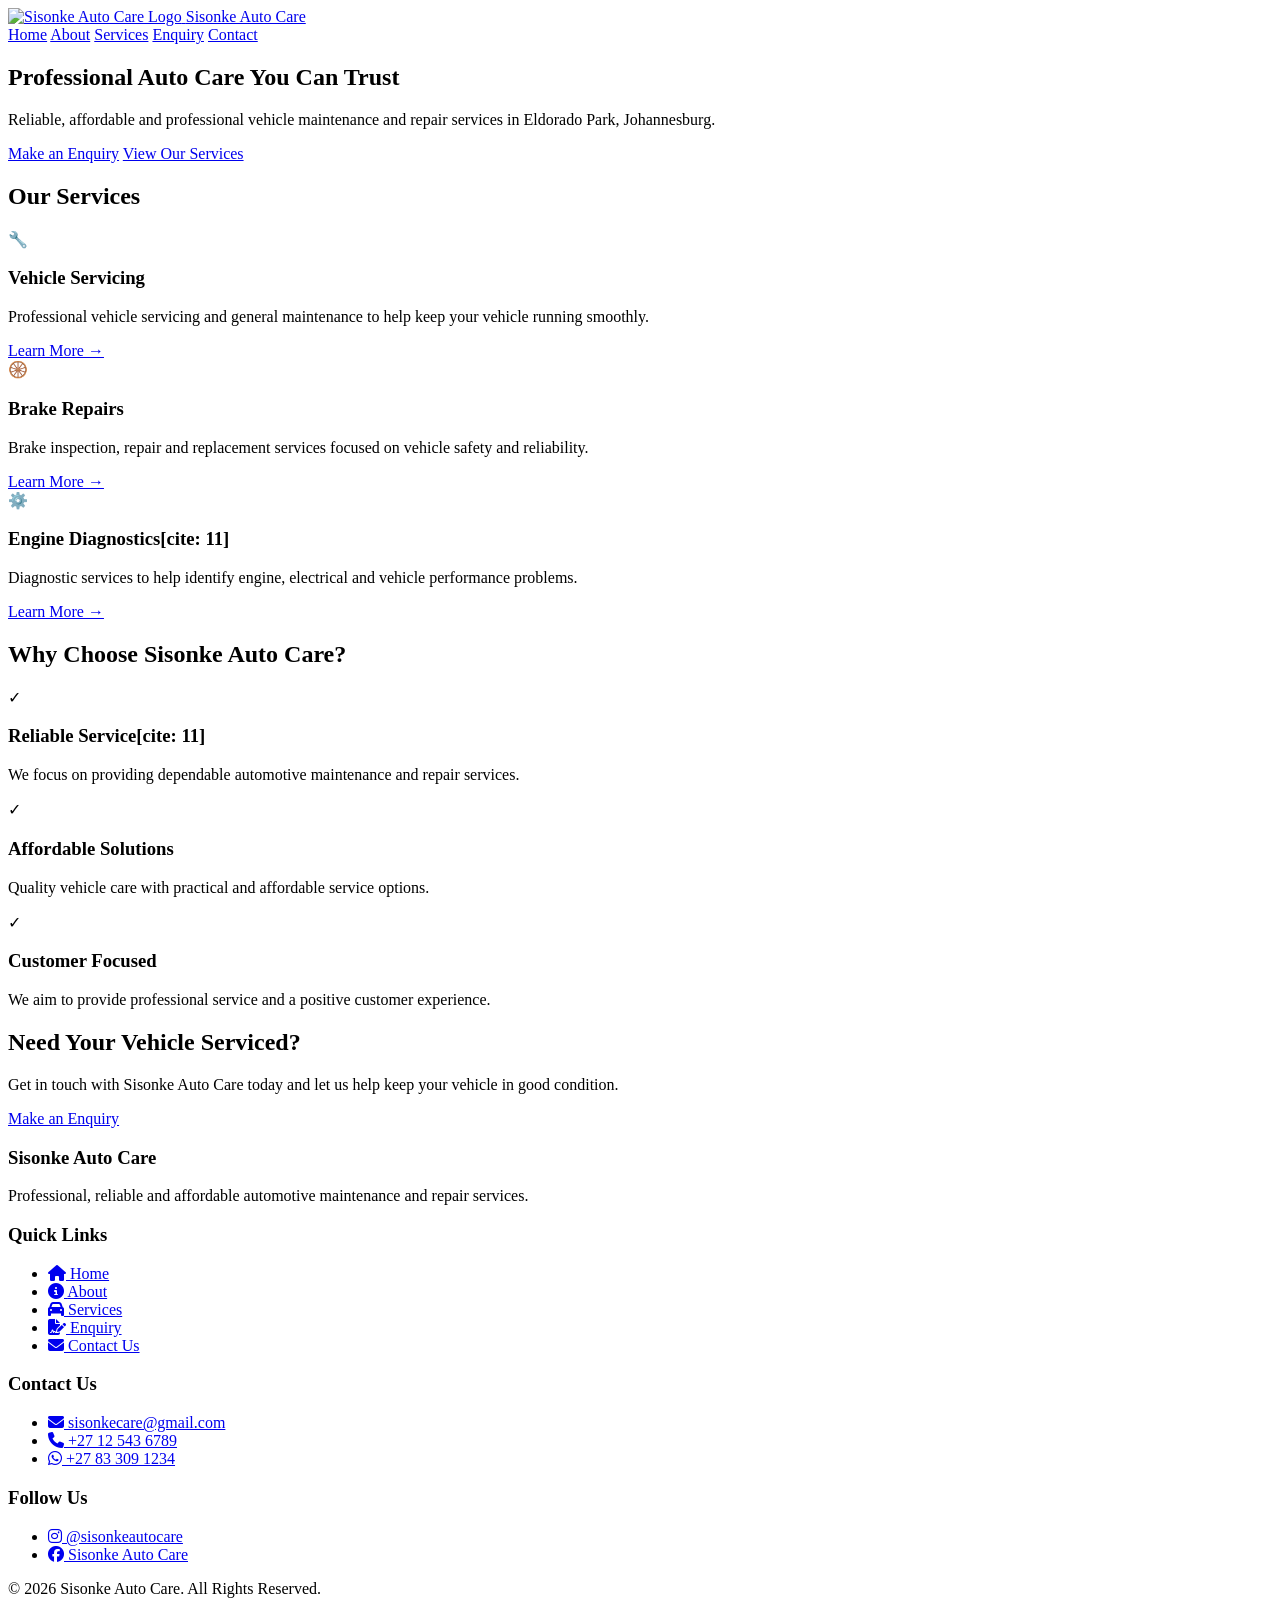
==== index.html @ 8a3a4610 "Add core HTML pages and index structure" ====
<!DOCTYPE html>
<html lang="en">
<head>
    <meta charset="UTF-8">
    <meta name="viewport" content="width=device-width, initial-scale=1.0">
    <title>HOME</title>
    <link rel="stylesheet" href="CSS/style.css"> 
    <link rel="stylesheet" href="https://cdnjs.cloudflare.com/ajax/libs/font-awesome/6.5.2/css/all.min.css">

    <!-- JavaScript -->
    <script src="javascript/main.js" defer></script>
    <script src="javascript/lightbox.js" defer></script>
    <script src="javascript/search.js" defer></script>
    <script src="javascript/validation.js" defer></script>

</head>
<body>
  
    <header class="site-header">
    <div class="container header-inner">
          <a href="index.html" class="brand">
            <img src="IMAGES/ChatGPT Image Sep 7, 2026, 10_57_08 AM.png" alt="Sisonke Auto Care Logo">
        </a>
          <a class="brand" href="index.html">Sisonke Auto Care</a>

        <nav class="site-nav" aria-label="Main navigation">
            <a href="index.html">Home</a>
            <a href="PAGES/about.html">About</a>
            <a href="PAGES/services.html">Services</a>
            <a href="PAGES/enquiry.html">Enquiry</a>
            <a href="PAGES/contactus.html">Contact</a>
        </nav>
    </div>
</header>

<main>
    <!-- Hero Section -->
    <section class="hero">
        <div class="hero-content">
            <h1>Professional Auto Care You Can Trust</h1>

            <p>
                Reliable, affordable and professional vehicle maintenance
                and repair services in Eldorado Park, Johannesburg.
            </p>

            <div class="hero-buttons">
                <a href="PAGES/enquiry.html" class="button">Make an Enquiry</a>
                <a href="PAGES/services.html" class="button secondary-button">
                    View Our Services
                </a>
            </div>
        </div>
    </section>

    <!-- Services Section -->
    <section class="services-preview">
        <div class="container">
            <h2>Our Services</h2>

            <div class="cards">
                <div class="card">
                    <div class="card-icon">🔧</div>
                    <h3>Vehicle Servicing</h3>
                    <p>
                        Professional vehicle servicing and general maintenance
                        to help keep your vehicle running smoothly.
                    </p>
                    <a href="PAGES/services.html">Learn More →</a>
                </div>

                <div class="card">
                    <div class="card-icon">🛞</div>
                    <h3>Brake Repairs</h3>
                    <p>
                        Brake inspection, repair and replacement services
                        focused on vehicle safety and reliability.
                    </p>
                    <a href="PAGES/services.html">Learn More →</a>
                </div>

                <div class="card">
                    <div class="card-icon">⚙️</div>
                    <h3>Engine Diagnostics[cite: 11]</h3>
                    <p>
                        Diagnostic services to help identify engine, electrical
                        and vehicle performance problems.
                    </p>
                    <a href="PAGES/services.html">Learn More →</a>
                </div>
            </div>
        </div>
    </section>

    <!-- Why Choose Us Section -->
    <section class="why-us">
        <div class="container">
            <h2>Why Choose Sisonke Auto Care?</h2>

            <div class="benefits">
                <div class="benefit">
                    <div class="benefit-icon">✓</div>
                    <h3>Reliable Service[cite: 11]</h3>
                    <p>
                        We focus on providing dependable automotive maintenance
                        and repair services.
                    </p>
                </div>

                <div class="benefit">
                    <div class="benefit-icon">✓</div>
                    <h3>Affordable Solutions</h3>
                    <p>
                        Quality vehicle care with practical and affordable
                        service options.
                    </p>
                </div>

                <div class="benefit">
                    <div class="benefit-icon">✓</div>
                    <h3>Customer Focused</h3>
                    <p>
                        We aim to provide professional service and a positive
                        customer experience.
                    </p>
                </div>
            </div>
        </div>
    </section>

    <!-- Call To Action Section -->
    <section class="cta">
        <div class="container">
            <h2>Need Your Vehicle Serviced?</h2>
            <p>
                Get in touch with Sisonke Auto Care today and let us help
                keep your vehicle in good condition.
            </p>
            <a href="PAGES/enquiry.html" class="button">
                Make an Enquiry
            </a>
        </div>
    </section>
</main>

<!-- FOOTER -->
<footer class="site-footer">
    <div class="container">
        <div class="footer-content">
            <!-- About -->
            <div class="footer-section">
                <h3>Sisonke Auto Care</h3>
                <p>
                    Professional, reliable and affordable automotive
                    maintenance and repair services.
                </p>
            </div>

            <!-- Quick Links -->
            <div class="footer-section">
                <h3>Quick Links</h3>
                <ul class="footer-links">
                    <li>
                        <a href="index.html">
                            <i class="fa-solid fa-house"></i>
                            <span>Home</span>
                        </a>
                    </li>
                    <li>
                        <a href="PAGES/about.html">
                            <i class="fa-solid fa-circle-info"></i>
                            <span>About</span>
                        </a>
                    </li>
                    <li>
                        <a href="PAGES/services.html">
                            <i class="fa-solid fa-car"></i>
                            <span>Services</span>
                        </a>
                    </li>
                    <li>
                        <a href="PAGES/enquiry.html">
                            <i class="fa-solid fa-file-signature"></i>
                            <span>Enquiry</span>
                        </a>
                    </li>
                    <li>
                        <a href="PAGES/Contactus.html">
                            <i class="fa-solid fa-envelope"></i>
                            <span>Contact Us</span>
                        </a>
                    </li>
                </ul>
            </div>

            <!-- Contact Us -->
            <div class="footer-section">
                <h3>Contact Us</h3>
                <ul class="footer-links">
                    <li>
                        <a href="mailto:sisonkecare@gmail.com">
                            <i class="fa-solid fa-envelope"></i>
                            <span>sisonkecare@gmail.com</span>
                        </a>
                    </li>
                    <li>
                        <a href="tel:+27125436789">
                            <i class="fa-solid fa-phone"></i>
                            <span>+27 12 543 6789</span>
                        </a>
                    </li>
                    <li>
                        <a href="https://wa.me/27833091234" target="_blank" rel="noopener noreferrer">
                            <i class="fa-brands fa-whatsapp"></i>
                            <span>+27 83 309 1234</span>
                        </a>
                    </li>
                </ul>
            </div>

            <!-- Follow Us -->
            <div class="footer-section">
                <h3>Follow Us</h3>
                <ul class="footer-links">
                    <li>
                        <a href="https://instagram.com/sisonkeautocare" target="_blank" rel="noopener noreferrer">
                            <i class="fa-brands fa-instagram"></i>
                            <span>@sisonkeautocare</span>
                        </a>
                    </li>
                    <li>
                        <a href="https://facebook.com" target="_blank" rel="noopener noreferrer">
                            <i class="fa-brands fa-facebook"></i>
                            <span>Sisonke Auto Care</span>
                        </a>
                    </li>
                </ul>
            </div>
        </div>

        <!-- Copyright -->
        <div class="footer-bottom">
            <p>&copy; 2026 Sisonke Auto Care. All Rights Reserved.</p>
        </div>
    </div>
</footer>
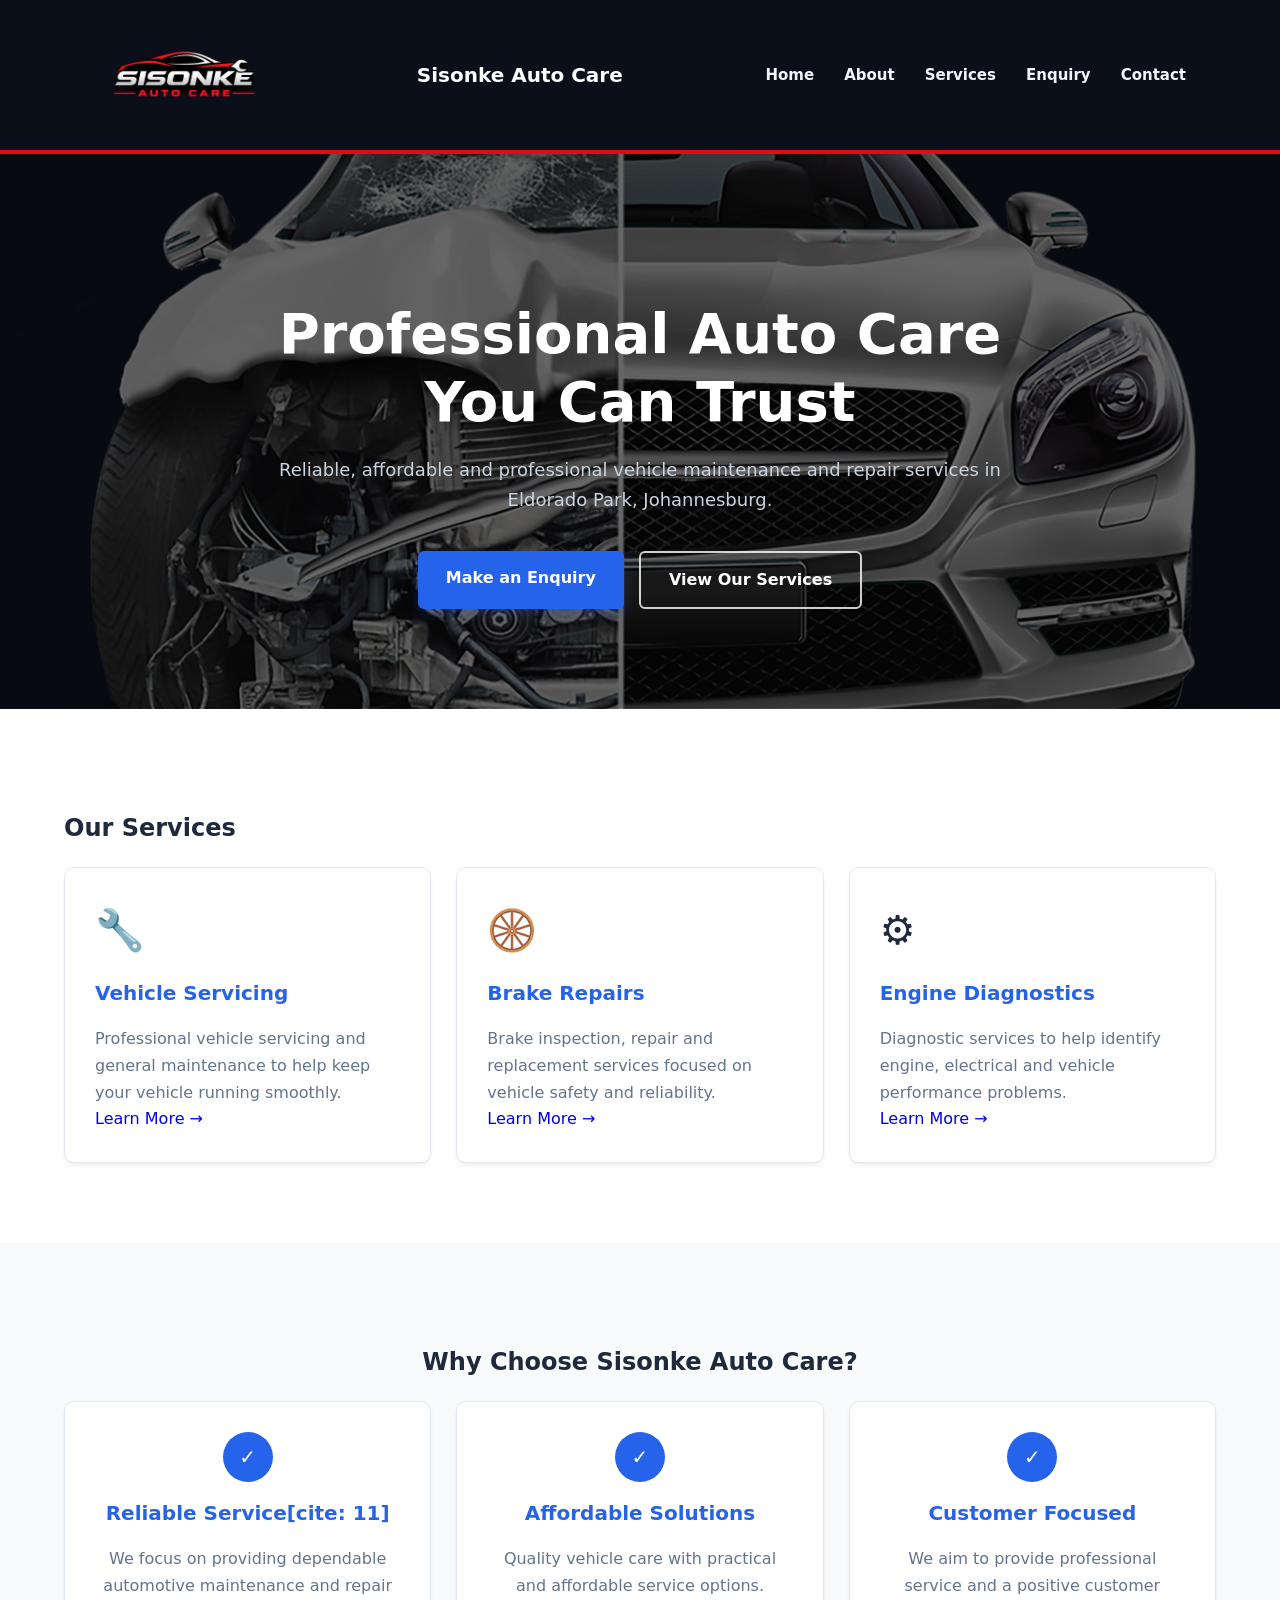
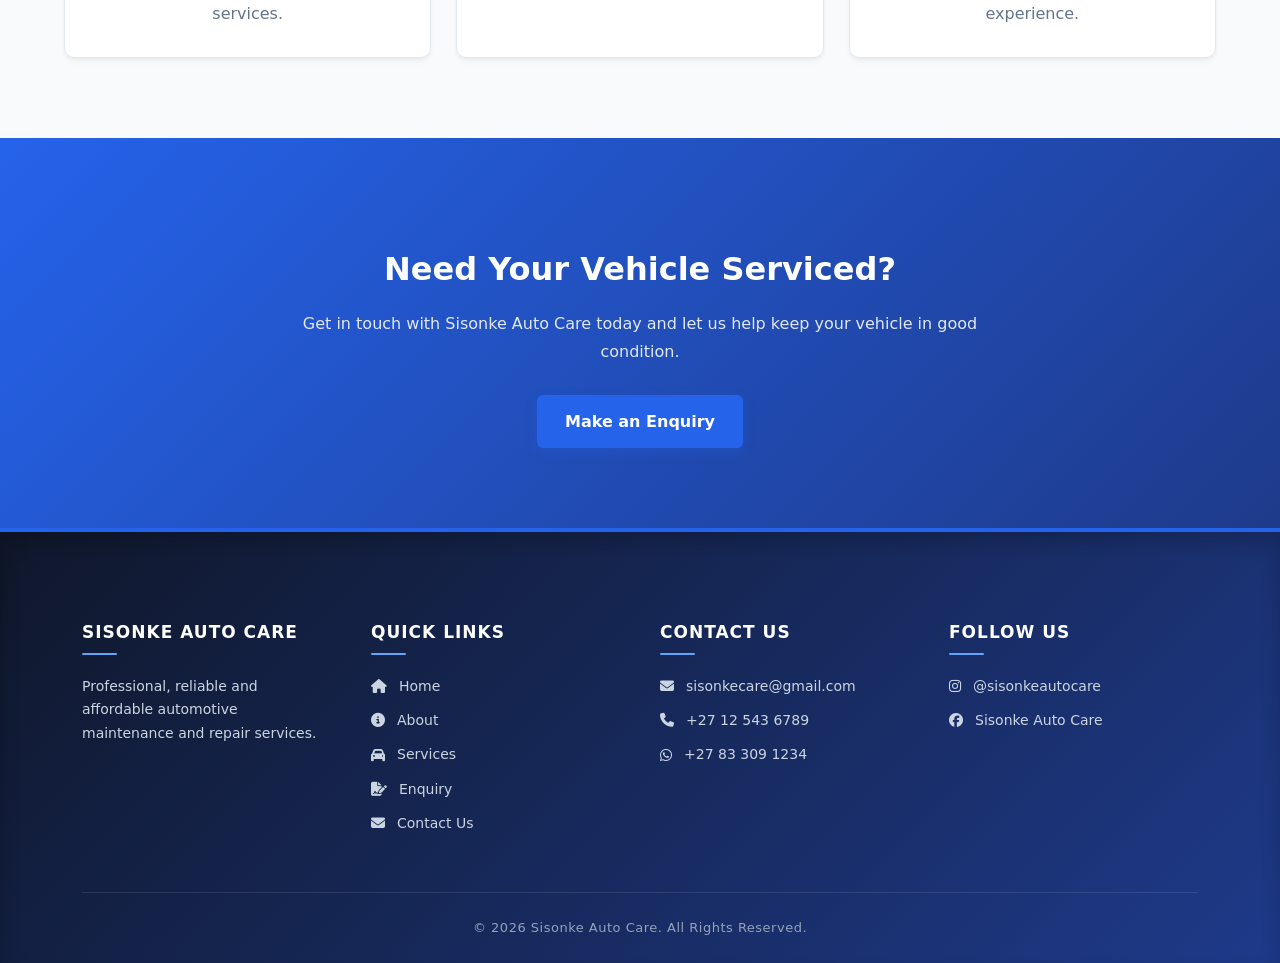
==== commit 36f763ee: "Remove citation error" ====
--- a/index.html
+++ b/index.html
@@ -81,7 +81,7 @@
 
                 <div class="card">
                     <div class="card-icon">⚙️</div>
-                    <h3>Engine Diagnostics[cite: 11]</h3>
+                    <h3>Engine Diagnostics</h3>
                     <p>
                         Diagnostic services to help identify engine, electrical
                         and vehicle performance problems.
--- a/CSS/style.css
+++ b/CSS/style.css
@@ -0,0 +1,932 @@
+ /* ==========================================
+   1. ROOT VARIABLES & GLOBAL DESIGN SYSTEM
+   ========================================== */
+:root {
+    --primary: #2563EB;
+    --primary-dark: #1E3A8A;
+    --accent: #0F172A;
+    --background: #F8FAFC;
+    --surface: #FFFFFF;
+    --text: #1E293B;
+    --text-muted: #64748B;
+    --border: #E2E8F0;
+    --nav-bg: #0B0F19;
+    --danger: #E50914;
+}
+
+* {
+    box-sizing: border-box;
+}
+
+body {
+    margin: 0;
+    background-color: var(--background);
+    color: var(--text);
+    font-family: system-ui, -apple-system, BlinkMacSystemFont, "Segoe UI", Roboto, sans-serif;
+    font-size: 16px;
+    line-height: 1.6;
+    -webkit-font-smoothing: antialiased;
+}
+
+.container {
+    width: min(90%, 1200px);
+    margin-inline: auto;
+}
+
+a {
+    text-decoration: none;
+    transition: color 0.25s ease;
+}
+
+/* ==========================================
+   2. HEADER & CLEAN NAVIGATION BAR
+   ========================================== */
+.site-header {
+    background-color: var(--nav-bg);
+    border-bottom: 4px solid var(--danger);
+    position: sticky;
+    top: 0;
+    z-index: 1000;
+}
+
+.header-inner {
+    max-width: 1200px;
+    margin: 0 auto;
+    padding: 15px 30px;
+    display: flex;
+    align-items: center;
+    justify-content: space-between;
+    min-height: 80px;
+    gap: 2rem;
+}
+
+.brand {
+    color: #FFFFFF;
+    font-size: 1.25rem;
+    font-weight: bold;
+}
+
+.brand img {
+    width: 180px;
+    height: auto;
+    display: block;
+}
+
+.site-nav {
+    display: flex;
+    align-items: center;
+    gap: 30px;
+}
+
+.site-nav a {
+    color: #F1F5F9;
+    text-decoration: none;
+    font-size: 15px;
+    font-weight: 600;
+    padding: 0;
+    background: transparent !important;
+    border: none !important;
+    box-shadow: none !important;
+    transform: none !important;
+    transition: color 0.3s ease;
+}
+
+.site-nav a:hover {
+    color: var(--danger);
+    background: transparent !important;
+}
+
+.site-nav a:focus-visible {
+    outline: 2px solid #FFFFFF;
+    outline-offset: 4px;
+}
+
+.site-nav a[aria-current="page"] {
+    color: var(--danger);
+    background: transparent !important;
+}
+
+/* ==========================================
+   3. HERO & PAGE HEADERS
+   ========================================== */
+.page-header {
+    padding: 5rem 0;
+    background: linear-gradient(135deg, #0F172A 0%, #1E3A8A 100%);
+    color: #FFFFFF;
+    text-align: center;
+    border-bottom: 1px solid rgba(255, 255, 255, 0.1);
+}
+
+.eyebrow {
+    margin-bottom: 0.5rem;
+    color: #60A5FA;
+    font-weight: 700;
+    text-transform: uppercase;
+    letter-spacing: 1.5px;
+    font-size: 14px;
+}
+
+.page-header h1 {
+    margin: 0 0 1rem;
+    font-size: clamp(2rem, 5vw, 3rem);
+    color: #FFFFFF;
+}
+
+.page-introduction {
+    max-width: 700px;
+    margin: 0 auto;
+    color: #94A3B8;
+}
+
+.hero {
+    min-height: 520px;
+    display: flex;
+    align-items: center;
+    justify-content: center;
+    text-align: center;
+    background: linear-gradient(rgba(15, 23, 42, 0.85), rgba(15, 23, 42, 0.85)), #111827;
+    padding: 80px 20px;
+}
+
+.hero-content {
+    max-width: 800px;
+}
+
+.hero h1 {
+    color: #FFFFFF;
+    font-size: clamp(2.5rem, 5vw, 3.5rem);
+    line-height: 1.2;
+    margin-bottom: 20px;
+    font-weight: 800;
+}
+
+.hero p {
+    color: #CBD5E1;
+    font-size: 18px;
+    line-height: 1.7;
+    margin-bottom: 35px;
+}
+
+/* ==========================================
+   4. BUTTONS & ACTIONS
+   ========================================== */
+.hero-buttons {
+    display: flex;
+    justify-content: center;
+    gap: 15px;
+    flex-wrap: wrap;
+}
+
+.button {
+    display: inline-block;
+    padding: 14px 28px;
+    background: var(--primary);
+    color: #FFFFFF;
+    text-decoration: none;
+    font-weight: 600;
+    border-radius: 6px;
+    transition: all 0.3s ease;
+    box-shadow: 0 4px 12px rgba(37, 99, 235, 0.25);
+}
+
+.button:hover {
+    background: #1D4ED8;
+    transform: translateY(-2px);
+    box-shadow: 0 6px 16px rgba(37, 99, 235, 0.35);
+}
+
+.secondary-button {
+    background: transparent;
+    color: #FFFFFF;
+    border: 2px solid rgba(255, 255, 255, 0.8);
+    box-shadow: none;
+}
+
+.secondary-button:hover {
+    background: #FFFFFF;
+    color: var(--primary-dark);
+    border-color: #FFFFFF;
+}
+
+/* ==========================================
+   5. SERVICES, CARDS & SECTIONS
+   ========================================== */
+.services-section,
+.services-preview {
+    padding: 80px 0;
+    background-color: var(--background);
+}
+
+.services-preview {
+    background-color: #FFFFFF;
+}
+
+.section-heading {
+    margin: 0 0 3rem;
+    color: var(--primary-dark);
+    text-align: center;
+    font-size: 32px;
+    font-weight: 700;
+}
+
+.services-grid,
+.cards {
+    display: grid;
+    grid-template-columns: repeat(4, 1fr);
+    gap: 25px;
+}
+
+.cards {
+    grid-template-columns: repeat(3, 1fr);
+}
+
+.service-card,
+.card,
+.benefit {
+    background-color: var(--surface);
+    border: 1px solid var(--border);
+    border-radius: 10px;
+    overflow: hidden;
+    box-shadow: 0 4px 6px -1px rgba(0, 0, 0, 0.05), 0 2px 4px -1px rgba(0, 0, 0, 0.03);
+    transition: transform 0.3s ease, box-shadow 0.3s ease;
+}
+
+.service-card:hover,
+.card:hover {
+    transform: translateY(-5px);
+    box-shadow: 0 10px 20px -3px rgba(0, 0, 0, 0.08);
+}
+
+.service-image {
+    display: block;
+    width: 100%;
+    height: 180px;
+    object-fit: cover;
+}
+
+.service-content,
+.card,
+.benefit {
+    padding: 30px;
+}
+
+.service-content h3,
+.card h3,
+.benefit h3 {
+    margin: 0 0 12px;
+    color: var(--primary);
+    font-size: 20px;
+}
+
+.service-content p,
+.card p,
+.benefit p {
+    color: var(--text-muted);
+    line-height: 1.7;
+    margin-bottom: 0;
+}
+
+.card-icon,
+.benefit-icon {
+    font-size: 40px;
+    margin-bottom: 15px;
+}
+
+.benefit-icon {
+    width: 50px;
+    height: 50px;
+    margin: 0 auto 15px;
+    display: flex;
+    align-items: center;
+    justify-content: center;
+    background: var(--primary);
+    color: #FFFFFF;
+    border-radius: 50%;
+    font-size: 20px;
+    font-weight: bold;
+}
+
+.why-us {
+    padding: 80px 0;
+    background-color: var(--background);
+    text-align: center;
+}
+
+.benefits {
+    display: grid;
+    grid-template-columns: repeat(3, 1fr);
+    gap: 25px;
+}
+
+.benefit {
+    background: #FFFFFF;
+    text-align: center;
+}
+
+/* ==========================================
+   6. ABOUT SECTIONS
+   ========================================== */
+.about-section {
+    max-width: 1100px;
+    margin: 80px auto;
+    padding: 0 25px;
+}
+
+.about-intro {
+    text-align: center;
+    margin-bottom: 50px;
+}
+
+.about-intro h1 {
+    font-size: 40px;
+    margin-bottom: 15px;
+    color: var(--primary-dark);
+}
+
+.about-intro p {
+    max-width: 750px;
+    margin: 0 auto;
+    font-size: 18px;
+    line-height: 1.8;
+    color: var(--text-muted);
+}
+
+.about-card {
+    background: #FFFFFF;
+    padding: 35px;
+    margin-bottom: 25px;
+    border-left: 5px solid var(--primary);
+    border-radius: 8px;
+    border-top: 1px solid var(--border);
+    border-right: 1px solid var(--border);
+    border-bottom: 1px solid var(--border);
+    box-shadow: 0 2px 4px rgba(0, 0, 0, 0.02);
+}
+
+.about-card h2 {
+    margin-top: 0;
+    margin-bottom: 15px;
+    font-size: 24px;
+    color: var(--primary-dark);
+}
+
+.about-card p {
+    margin: 0 0 15px;
+    font-size: 16px;
+    line-height: 1.8;
+    color: var(--text-muted);
+}
+
+.about-card p:last-child {
+    margin-bottom: 0;
+}
+
+/* ==========================================
+   7. CONTACT SECTION (SIDE-BY-SIDE HARMONIZED)
+   ========================================== */
+.contact-section,
+.form-section {
+    background: linear-gradient(135deg, #0F172A 0%, #1E3A8A 100%);
+    width: 100%;
+    min-height: 85vh;
+    padding: 80px 20px;
+    box-sizing: border-box;
+    display: flex;
+    flex-direction: column;
+    justify-content: center;
+    align-items: center;
+}
+
+.contact-container,
+.form-container {
+    width: 100%;
+    max-width: 1200px;
+    background-color: #0F172A;
+    border: 1px solid rgba(96, 165, 250, 0.2);
+    border-top: 4px solid var(--primary);
+    border-radius: 12px;
+    padding: 50px;
+    box-shadow: 0 25px 50px rgba(0, 0, 0, 0.4);
+    box-sizing: border-box;
+    
+    display: grid;
+    grid-template-columns: 1fr 1fr;
+    gap: 40px;
+    align-items: start;
+}
+
+.contact-container > .contact-header,
+.form-container > .contact-header {
+    grid-column: 1 / -1;
+}
+
+.contact-header {
+    text-align: center;
+    margin-bottom: 10px;
+    width: 100%;
+}
+
+.contact-header h1 {
+    color: #FFFFFF;
+    font-size: 32px;
+    font-weight: 700;
+    text-transform: uppercase;
+    letter-spacing: 1.5px;
+    margin: 0 0 10px 0;
+}
+
+.contact-header p {
+    color: #94A3B8;
+    font-size: 15px;
+    margin: 0;
+}
+
+.contact-info {
+    background: #1E293B;
+    padding: 35px;
+    border-radius: 10px;
+    border-left: 5px solid var(--primary);
+    color: #FFFFFF !important;
+    height: 100%;
+    box-sizing: border-box;
+    border-top: 1px solid rgba(255, 255, 255, 0.05);
+    border-right: 1px solid rgba(255, 255, 255, 0.05);
+    border-bottom: 1px solid rgba(255, 255, 255, 0.05);
+}
+
+.contact-info p,
+.contact-info span,
+.contact-info li,
+.contact-info div {
+    color: #CBD5E1 !important;
+}
+
+.contact-info h2,
+.contact-form h2 {
+    margin-top: 0;
+    margin-bottom: 20px;
+    color: #60A5FA !important;
+    font-size: 22px;
+}
+
+.contact-details {
+    list-style: none;
+    padding: 0;
+    margin: 0;
+}
+
+.contact-details li {
+    display: flex;
+    flex-direction: column;
+    gap: 4px;
+    padding: 12px 0;
+    border-bottom: 1px solid #334155;
+    color: #CBD5E1 !important;
+}
+
+.contact-details li:last-child {
+    border-bottom: none;
+}
+
+.contact-details strong {
+    color: #60A5FA !important;
+    font-size: 14px;
+}
+
+.contact-details span {
+    color: #FFFFFF !important;
+    font-size: 14px;
+}
+
+.contact-form {
+    background: #1E293B;
+    padding: 35px;
+    border-radius: 10px;
+    border-left: 5px solid #60A5FA;
+    box-shadow: none;
+    width: 100%;
+    box-sizing: border-box;
+    border-top: 1px solid rgba(255, 255, 255, 0.05);
+    border-right: 1px solid rgba(255, 255, 255, 0.05);
+    border-bottom: 1px solid rgba(255, 255, 255, 0.05);
+}
+
+.form-group {
+    display: flex;
+    flex-direction: column;
+    margin-bottom: 20px;
+    width: 100%;
+}
+
+.form-group label {
+    width: 100%;
+    color: #E2E8F0;
+    font-weight: 500;
+    font-size: 14px;
+    margin-bottom: 8px;
+}
+
+.form-group label::after {
+    display: none;
+}
+
+.form-group input,
+.form-group select,
+.form-group textarea {
+    width: 100%;
+    background-color: #0F172A;
+    border: 1px solid #334155;
+    border-radius: 6px;
+    padding: 12px 16px;
+    color: #FFFFFF;
+    font-size: 14px;
+    font-family: inherit;
+    box-sizing: border-box;
+    transition: all 0.3s ease;
+}
+
+.form-group input::placeholder,
+.form-group textarea::placeholder {
+    color: #64748B;
+}
+
+.form-group input:focus,
+.form-group select:focus,
+.form-group textarea:focus {
+    outline: none;
+    border-color: #60A5FA;
+    background-color: #0b1120;
+    box-shadow: 0 0 0 3px rgba(96, 165, 250, 0.2);
+}
+
+.form-group textarea {
+    resize: vertical;
+    min-height: 110px;
+}
+
+.form-text {
+    display: block;
+    margin-top: 5px;
+    font-size: 12px;
+    color: #94A3B8;
+}
+
+.form-group-checkbox {
+    margin: 15px 0;
+    color: #CBD5E1;
+    font-size: 13px;
+}
+
+.form-group-checkbox label {
+    display: flex;
+    align-items: center;
+    gap: 10px;
+    cursor: pointer;
+    width: auto;
+}
+
+.form-group-checkbox input[type="checkbox"] {
+    accent-color: var(--primary);
+    width: 16px;
+    height: 16px;
+}
+
+.contact-form button,
+.submit-btn {
+    display: block;
+    width: 100%;
+    margin-top: 15px;
+    padding: 14px 24px;
+    border: none;
+    border-radius: 6px;
+    background: var(--primary);
+    color: #FFFFFF;
+    font-size: 15px;
+    font-weight: 600;
+    cursor: pointer;
+    transition: all 0.3s ease;
+    text-transform: uppercase;
+    letter-spacing: 1px;
+    box-shadow: 0 4px 12px rgba(37, 99, 235, 0.3);
+}
+
+.contact-form button:hover,
+.submit-btn:hover {
+    background: #1D4ED8;
+    transform: translateY(-2px);
+    box-shadow: 0 6px 18px rgba(37, 99, 235, 0.4);
+}
+
+/* ==========================================
+   8. CALL TO ACTION (CTA)
+   ========================================= */
+.cta {
+    padding: 80px 20px;
+    background: linear-gradient(135deg, var(--primary) 0%, var(--primary-dark) 100%);
+    text-align: center;
+    color: #FFFFFF;
+}
+
+.cta h2 {
+    color: #FFFFFF;
+    font-size: 32px;
+    margin-bottom: 15px;
+    font-weight: 700;
+}
+
+.cta p {
+    max-width: 700px;
+    margin: 0 auto 30px;
+    color: #E2E8F0;
+    line-height: 1.7;
+}
+
+/* ==========================================
+   9. UNIFIED GLOBAL FOOTER
+   ========================================= */
+.site-footer {
+    background: linear-gradient(135deg, #0F172A 0%, #1E3A8A 100%);
+    color: #FFFFFF;
+    padding: 70px 20px 25px;
+    border-top: 4px solid var(--primary);
+    box-shadow: inset 0 10px 20px rgba(0, 0, 0, 0.2);
+    text-align: left;
+}
+
+.footer-content {
+    max-width: 1150px;
+    margin: 0 auto;
+    display: flex;
+    justify-content: space-between;
+    gap: 40px;
+}
+
+.footer-section {
+    flex: 1;
+}
+
+.footer-section h3 {
+    color: #FFFFFF;
+    font-size: 17px;
+    font-weight: 700;
+    margin-bottom: 20px;
+    text-transform: uppercase;
+    letter-spacing: 1px;
+    position: relative;
+    padding-bottom: 8px;
+}
+
+.footer-section h3::after {
+    content: '';
+    position: absolute;
+    left: 0;
+    bottom: 0;
+    width: 35px;
+    height: 2px;
+    background-color: #60A5FA;
+    border-radius: 2px;
+}
+
+.footer-section p {
+    color: #CBD5E1;
+    line-height: 1.7;
+    margin: 0;
+    font-size: 14px;
+}
+
+.footer-links,
+.footer-list {
+    list-style: none;
+    padding: 0;
+    margin: 0;
+}
+
+.footer-links li,
+.footer-list li {
+    margin-bottom: 12px;
+}
+
+.footer-links a,
+.footer-list li {
+    display: flex;
+    align-items: center;
+    gap: 12px;
+    color: #CBD5E1;
+    text-decoration: none;
+    font-size: 14px;
+    transition: color 0.3s ease;
+}
+
+.footer-links a:hover {
+    color: #FFFFFF;
+    padding-left: 4px;
+}
+
+.footer-bottom {
+    max-width: 1150px;
+    margin: 45px auto 0;
+    padding-top: 25px;
+    border-top: 1px solid rgba(255, 255, 255, 0.1);
+    text-align: center;
+}
+
+.footer-bottom p {
+    margin: 0;
+    color: #94A3B8;
+    font-size: 13px;
+    letter-spacing: 0.5px;
+}
+
+/* ==========================================
+   10. MEDIA QUERIES (RESPONSIVE ADAPTATION)
+   ========================================== */
+@media (max-width: 992px) {
+    .services-grid {
+        grid-template-columns: repeat(2, 1fr);
+    }
+    
+    .cards, .benefits {
+        grid-template-columns: repeat(2, 1fr);
+    }
+}
+
+@media (max-width: 900px) {
+    .header-inner {
+        flex-direction: column;
+        padding: 1rem 0;
+        gap: 1rem;
+    }
+
+    .site-nav {
+        justify-content: center;
+        flex-wrap: wrap;
+        gap: 20px;
+    }
+
+    .contact-container,
+    .form-container {
+        grid-template-columns: 1fr;
+    }
+}
+
+@media (max-width: 768px) {
+    .cards,
+    .benefits,
+    .services-grid,
+    .footer-content {
+        grid-template-columns: 1fr;
+    }
+
+    .contact-section {
+        padding: 40px 15px;
+    }
+
+    .contact-container,
+    .form-container {
+        padding: 30px 20px;
+    }
+
+    .contact-header h1 {
+        font-size: 24px;
+    }
+}
+
+
+/* Hide error messages by default */
+.error-message {
+    display: none;
+    color: #e74c3c;
+    font-size: 0.875rem;
+    margin-top: 4px;
+}
+
+/* Display error message when active */
+.error-message.visible {
+    display: block;
+}
+
+/* Red border on invalid input elements */
+input.error, select.error, textarea.error {
+    border: 1px solid #e74c3c;
+}
+
+/* Form success alert */
+.form-status {
+    display: none;
+    padding: 12px;
+    margin-bottom: 16px;
+    background-color: #d4edda;
+    color: #155724;
+    border: 1px solid #c3e6cb;
+    border-radius: 4px;
+}
+
+.form-status.success {
+    display: block;
+}
+
+
+
+/* Hide error messages by default */
+.error-message {
+    display: none;
+    color: #ff4d4d;
+    font-size: 0.85rem;
+    margin-top: 5px;
+}
+
+/* Show error message when JS adds 'visible' */
+.error-message.visible {
+    display: block;
+}
+
+/* Only turn inputs red when JS adds the 'error' class */
+input.error, 
+select.error, 
+textarea.error {
+    border-color: #ff4d4d !important;
+}
+
+
+
+
+
+
+
+/* --- Lightbox Styles --- */
+.lightbox-modal {
+    display: none;
+    position: fixed;
+    z-index: 9999;
+    top: 0;
+    left: 0;
+    width: 100%;
+    height: 100%;
+    background-color: rgba(0, 0, 0, 0.85);
+    justify-content: center;
+    align-items: center;
+}
+
+.lightbox-modal.active {
+    display: flex;
+}
+
+.lightbox-content {
+    max-width: 90%;
+    max-height: 90%;
+    object-fit: contain;
+    border-radius: 6px;
+}
+
+.lightbox-close {
+    position: absolute;
+    top: 20px;
+    right: 35px;
+    color: #fff;
+    font-size: 45px;
+    background: none;
+    border: none;
+    cursor: pointer;
+}
+
+
+
+
+
+
+
+
+
+.hero {
+    /* 1. Sets your background image with a dark tint so white text stays readable */
+    background-image: linear-gradient(rgba(0, 0, 0, 0.6), rgba(0, 0, 0, 0.6)), 
+                      url('../IMAGES/Web-SiteImage-6-scaled.png'); /* Change hero-bg.jpg to your image filename */
+    
+    /* 2. Makes the image cover the entire section without stretching oddly */
+    background-size: cover;
+    background-position: center;
+    background-repeat: no-repeat;
+    
+    /* 3. Adds spacing and centers the text */
+    padding: 100px 20px;
+    text-align: center;
+    color: #ffffff;
+}
+
+
+
+.page-header {
+    background: linear-gradient(rgba(0, 0, 0, 0.6), rgba(0, 0, 0, 0.6)), url('../IMAGES/auto-repair-team.png');
+    background-size: cover;
+    background-position: center;
+    background-repeat: no-repeat;
+    color: #ffffff; /* Ensures text stays white and readable over the image */
+}
+
+.enquiry-header {
+    background: linear-gradient(rgba(0, 0, 0, 0.6), rgba(0, 0, 0, 0.6)), url('../IMAGES/enginediag.jpg');
+    background-size: cover;
+    background-position: center;
+    background-repeat: no-repeat;
+    color: #ffffff;
+}
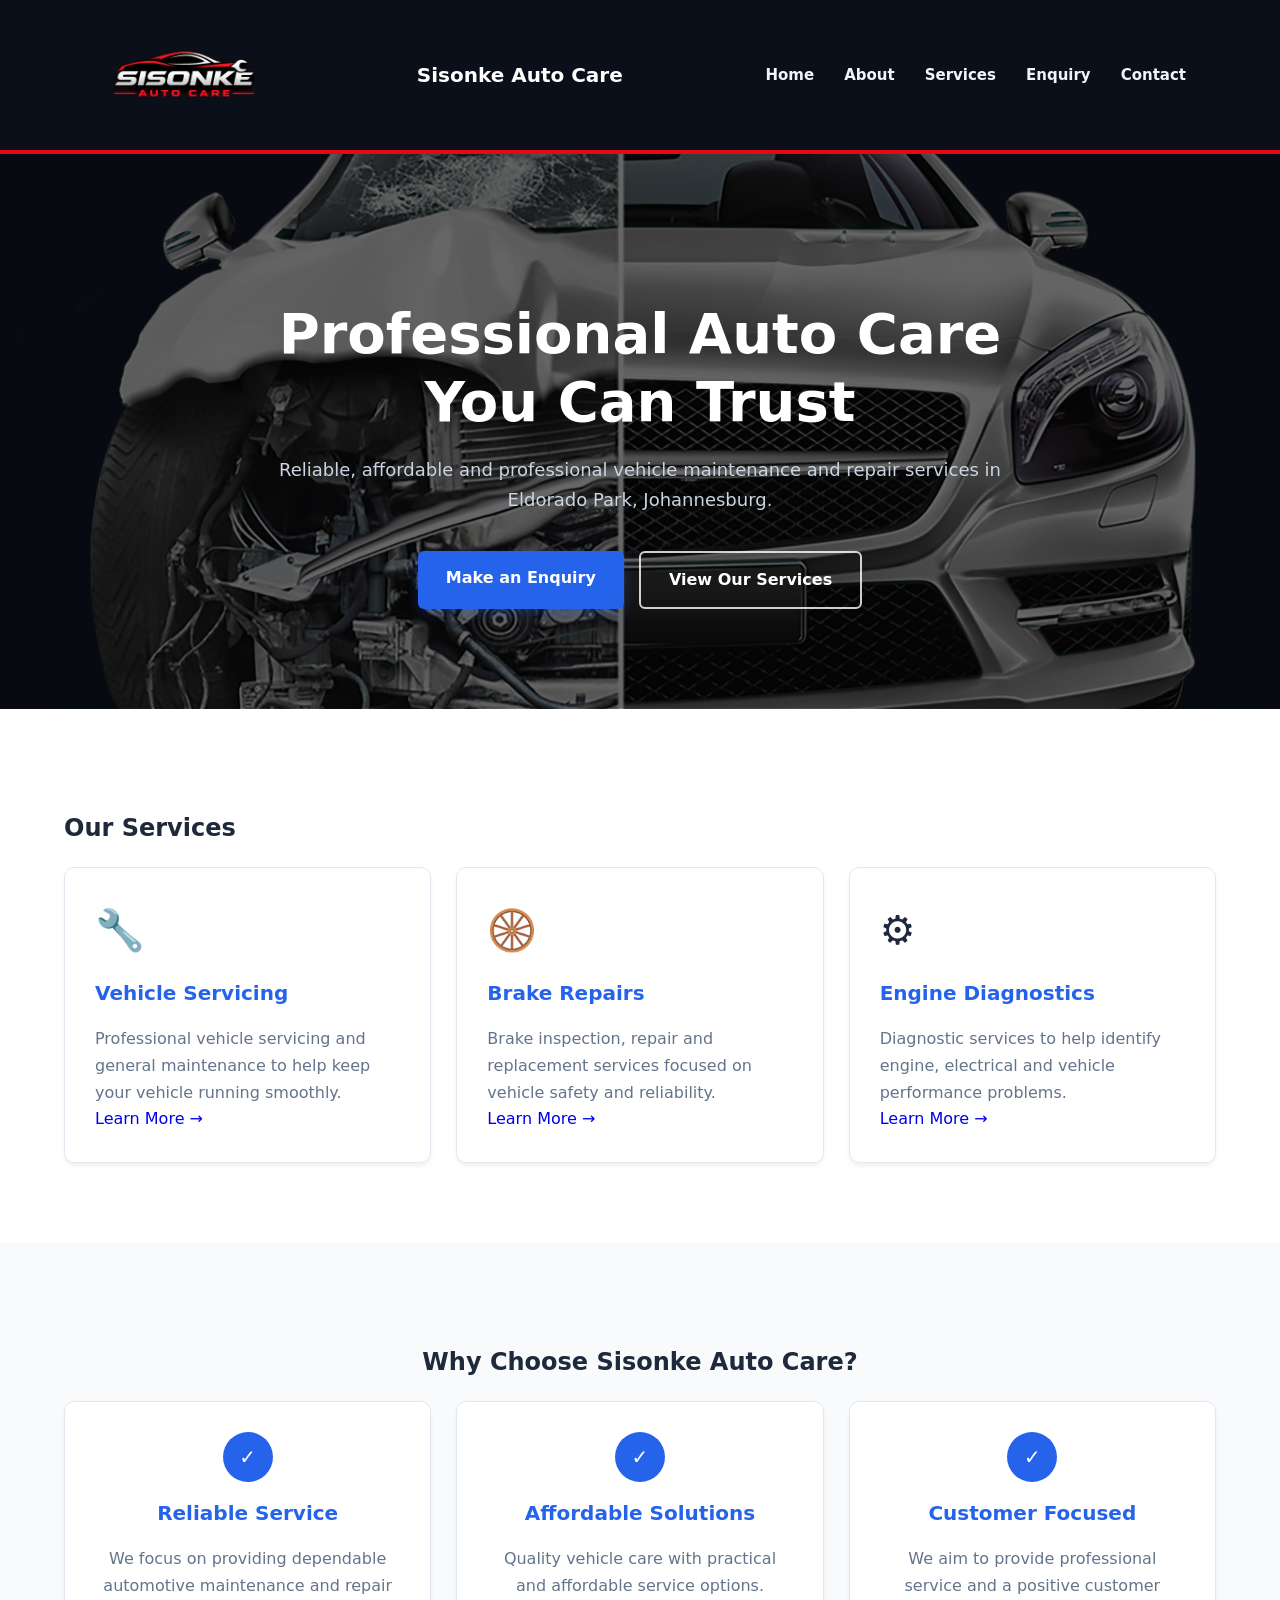
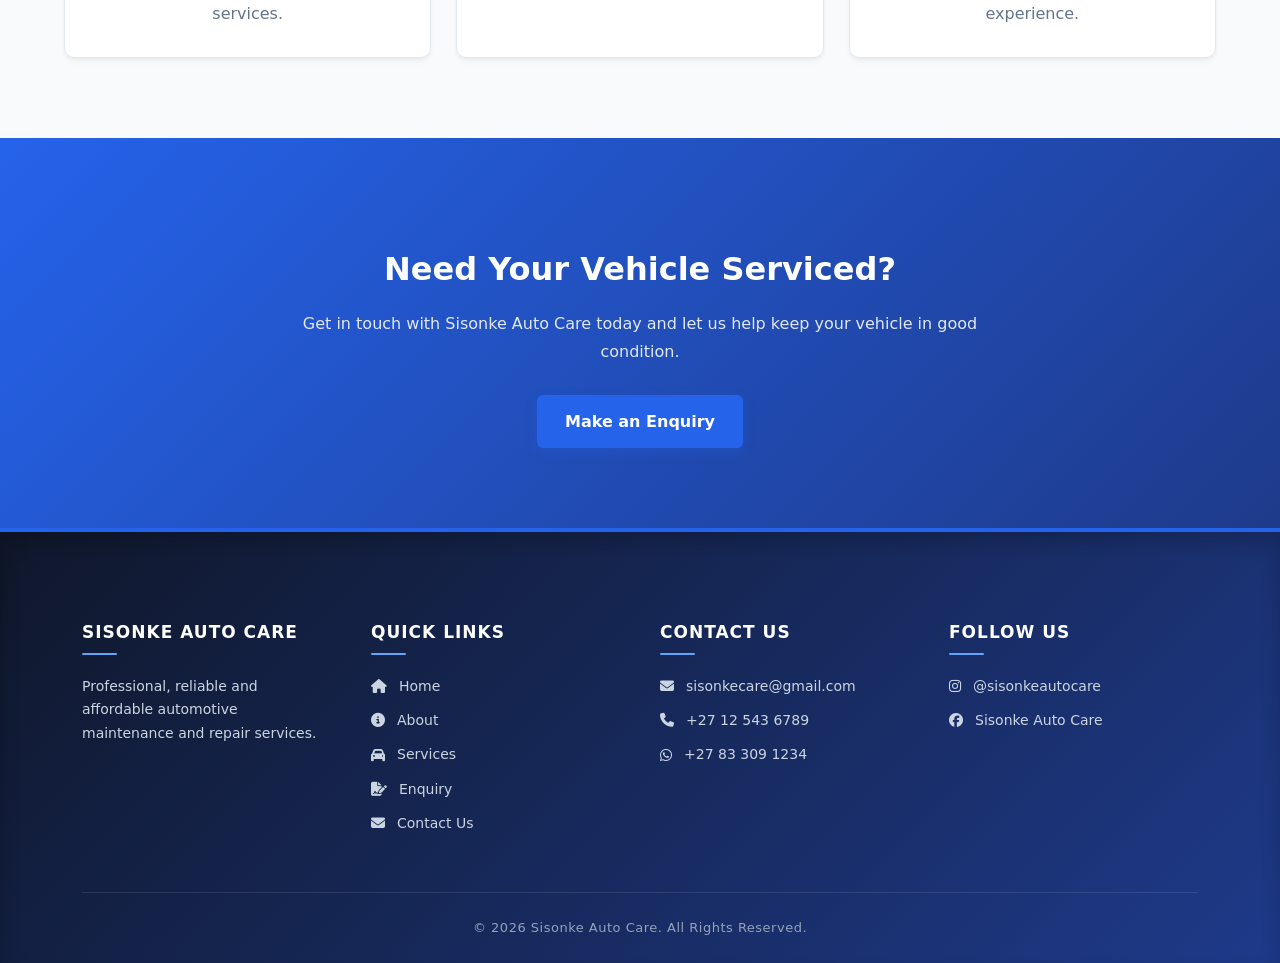
==== commit e6b51b23: "Remove citation error" ====
--- a/index.html
+++ b/index.html
@@ -100,7 +100,7 @@
             <div class="benefits">
                 <div class="benefit">
                     <div class="benefit-icon">✓</div>
-                    <h3>Reliable Service[cite: 11]</h3>
+                    <h3>Reliable Service</h3>
                     <p>
                         We focus on providing dependable automotive maintenance
                         and repair services.
